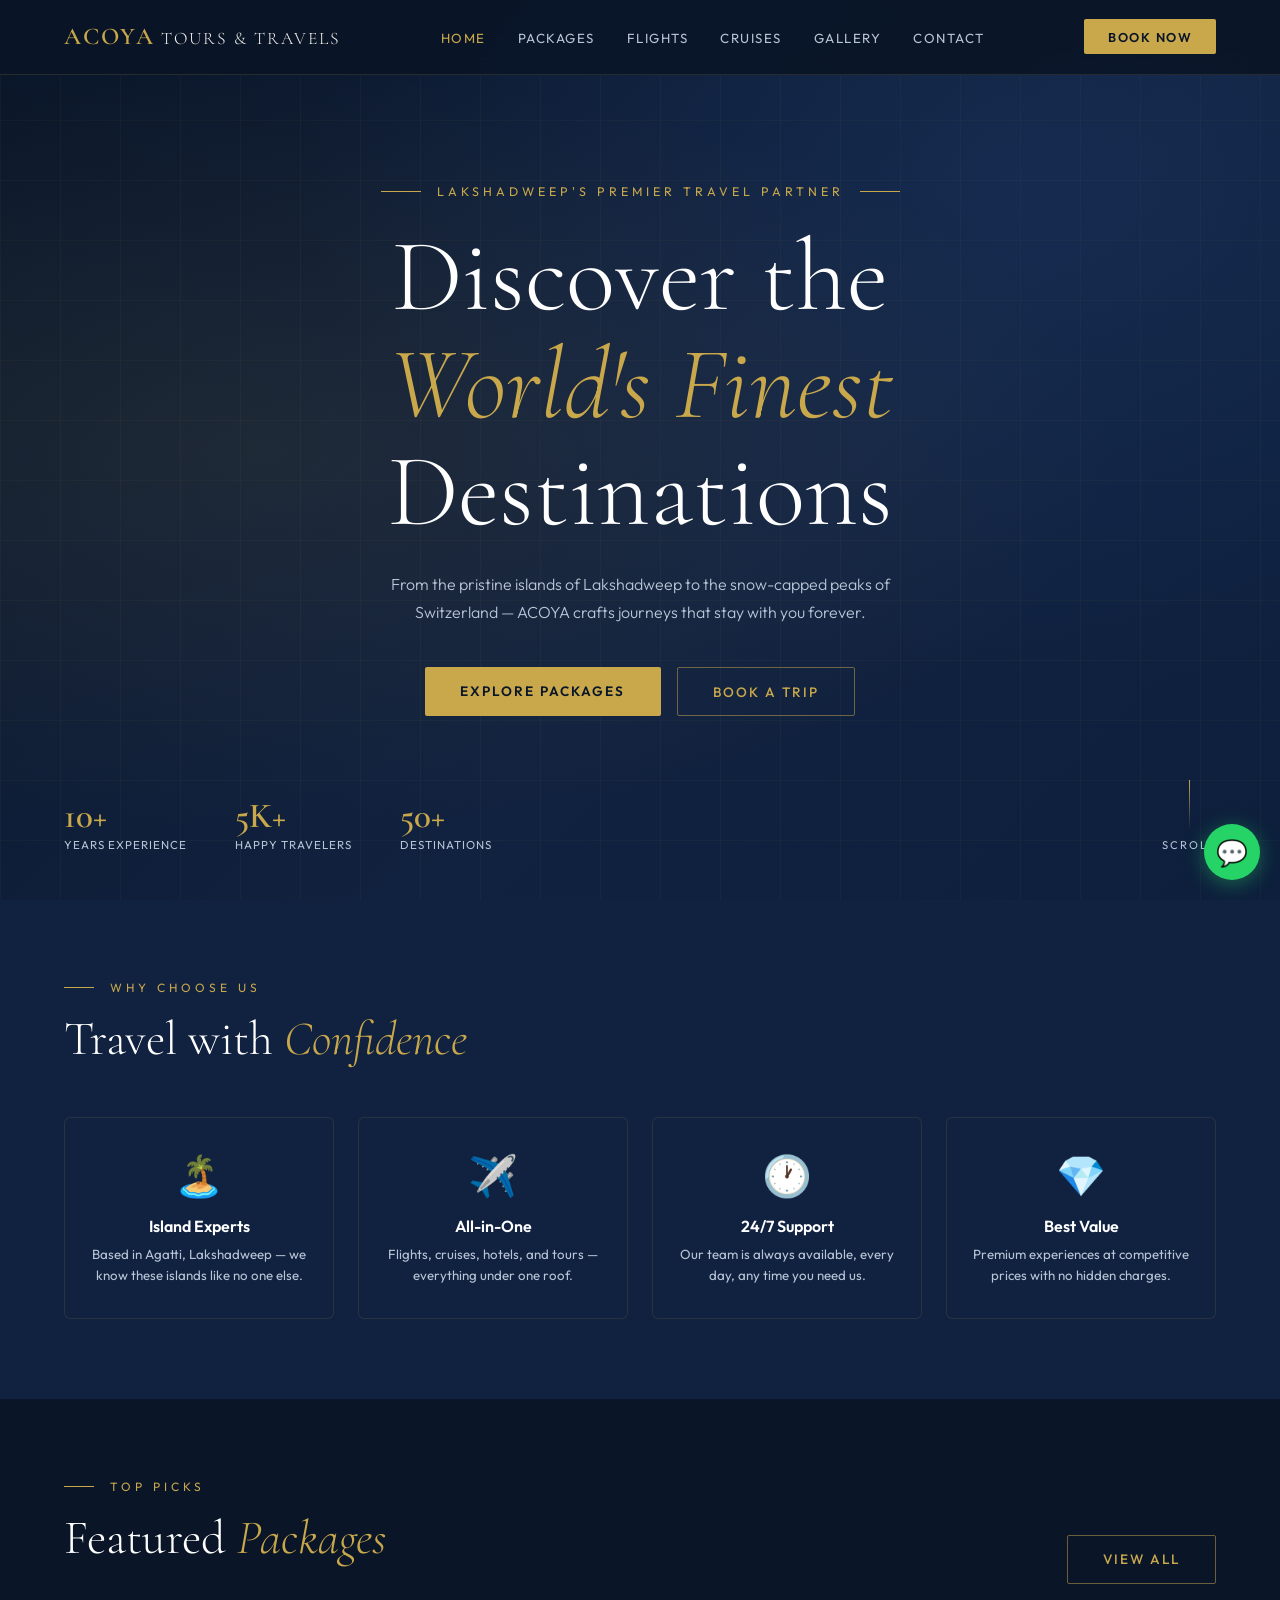
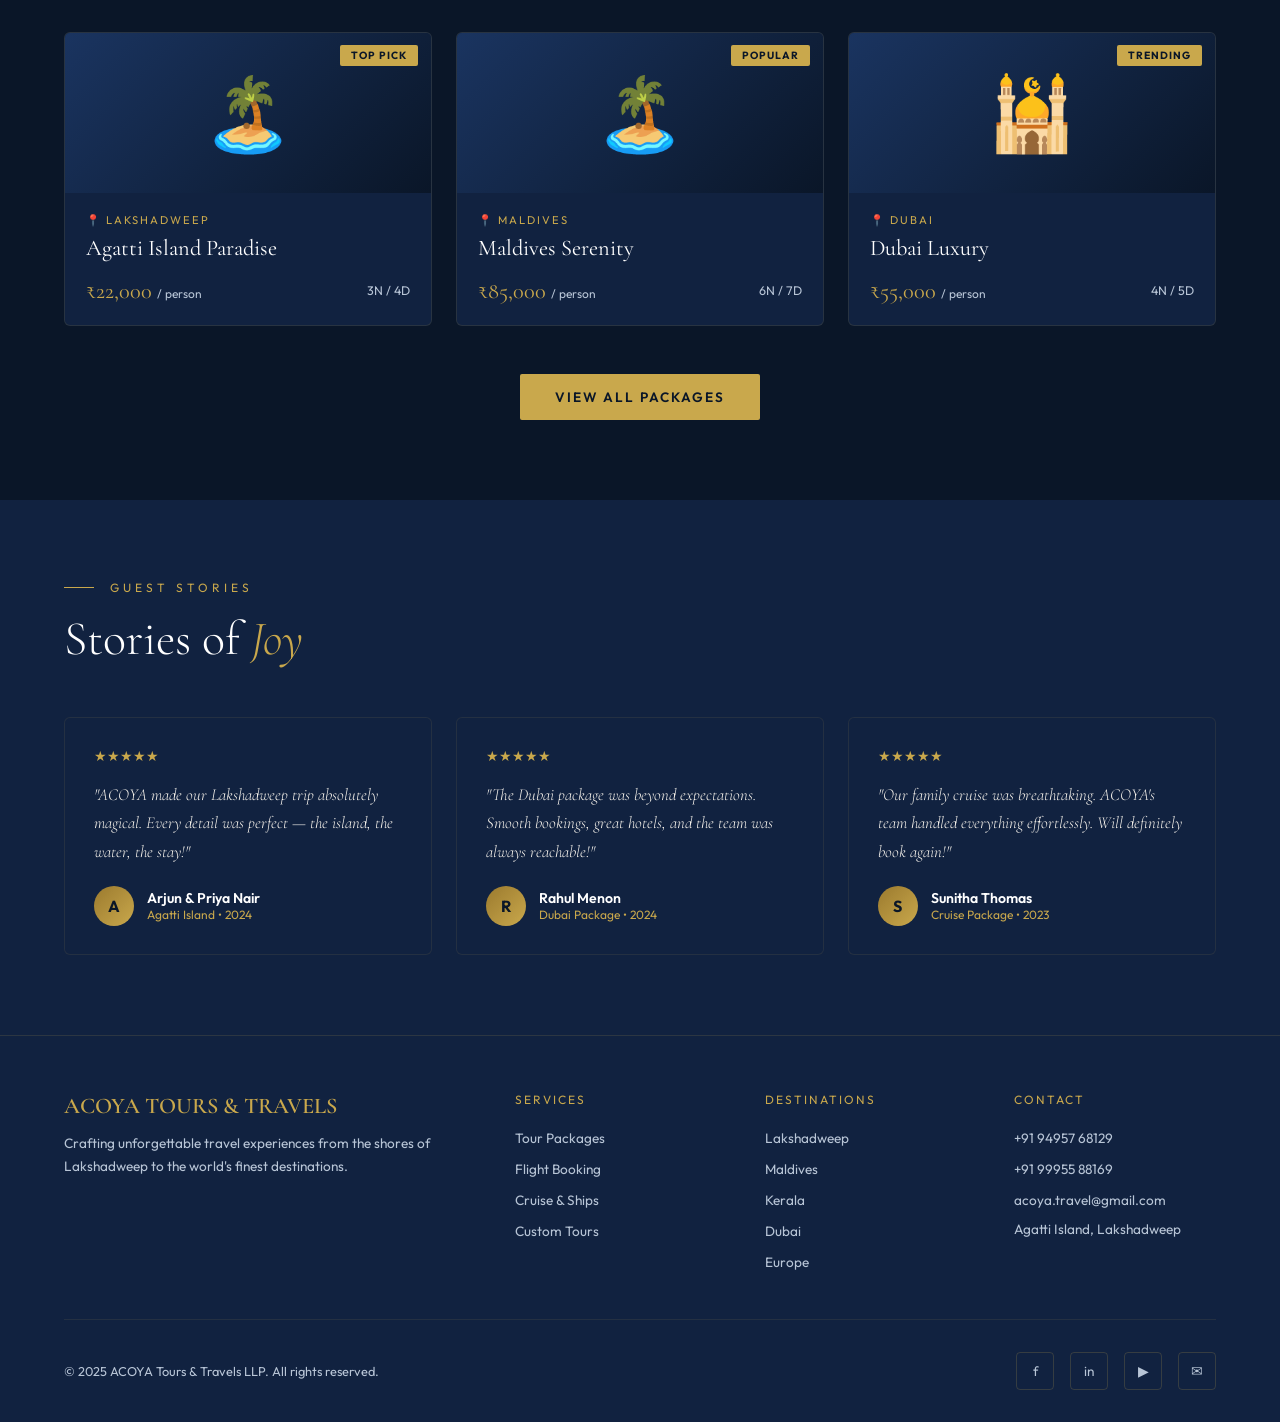
==== index.html @ 397afa3e "ACOYA website" ====
<!DOCTYPE html>
<html lang="en">
<head>
<meta charset="UTF-8">
<meta name="viewport" content="width=device-width, initial-scale=1.0">
<title>ACOYA Tours & Travels — Home</title>
<link rel="stylesheet" href="style.css">
<style>
  /* HERO */
  #home {
    height: 100vh; position: relative;
    display: flex; align-items: center; justify-content: center; overflow: hidden;
  }
  .hero-bg {
    position: absolute; inset: 0;
    background: radial-gradient(ellipse at 20% 50%, rgba(201,168,76,0.09) 0%, transparent 60%),
      radial-gradient(ellipse at 80% 20%, rgba(26,52,96,0.5) 0%, transparent 50%),
      linear-gradient(135deg, #0A1628 0%, #112240 60%, #0D1F3C 100%);
  }
  .hero-grid {
    position: absolute; inset: 0;
    background-image: linear-gradient(rgba(201,168,76,0.04) 1px, transparent 1px),
      linear-gradient(90deg, rgba(201,168,76,0.04) 1px, transparent 1px);
    background-size: 60px 60px;
  }
  .hero-content {
    position: relative; z-index: 2; text-align: center; padding: 0 5%;
    animation: fadeUp 1.2s ease forwards;
  }
  .hero-tagline {
    font-size: 0.78rem; letter-spacing: 4px; text-transform: uppercase;
    color: var(--gold); margin-bottom: 1.5rem;
    display: flex; align-items: center; justify-content: center; gap: 1rem;
  }
  .hero-tagline::before, .hero-tagline::after { content: ''; width: 40px; height: 1px; background: var(--gold); }
  .hero-title {
    font-family: 'Cormorant Garamond', serif;
    font-size: clamp(3.5rem, 8vw, 7rem);
    font-weight: 300; line-height: 1.05; color: var(--white); margin-bottom: 0.5rem;
  }
  .hero-title em { color: var(--gold); font-style: italic; }
  .hero-sub {
    font-size: 1rem; color: var(--text-light);
    max-width: 520px; margin: 1.5rem auto 2.5rem; line-height: 1.8; font-weight: 300;
  }
  .hero-btns { display: flex; gap: 1rem; justify-content: center; flex-wrap: wrap; }
  .hero-stats {
    position: absolute; bottom: 3rem; left: 5%;
    display: flex; gap: 3rem; animation: fadeUp 1.5s ease 0.3s both;
  }
  .stat-num { font-family: 'Cormorant Garamond', serif; font-size: 2.2rem; font-weight: 600; color: var(--gold); }
  .stat-label { font-size: 0.72rem; color: var(--text-light); letter-spacing: 1px; text-transform: uppercase; }
  .scroll-hint {
    position: absolute; bottom: 3rem; right: 5%;
    display: flex; flex-direction: column; align-items: center; gap: 0.5rem;
    color: var(--text-light); font-size: 0.7rem; letter-spacing: 2px; text-transform: uppercase;
  }
  .scroll-line { width: 1px; height: 50px; background: linear-gradient(to bottom, var(--gold), transparent); animation: pulse 2s ease infinite; }
  @keyframes pulse { 0%,100%{opacity:1} 50%{opacity:0.3} }

  /* WHY US */
  .why-grid { display: grid; grid-template-columns: repeat(4,1fr); gap: 1.5rem; max-width: 1200px; margin: 3rem auto 0; }
  .why-card {
    padding: 2rem 1.5rem; background: var(--navy-mid);
    border: 1px solid rgba(201,168,76,0.12); border-radius: 6px;
    transition: border-color 0.3s, transform 0.3s; text-align: center;
  }
  .why-card:hover { border-color: var(--gold); transform: translateY(-6px); }
  .why-icon { font-size: 2.5rem; margin-bottom: 1rem; }
  .why-title { font-size: 1rem; font-weight: 600; color: var(--white); margin-bottom: 0.5rem; }
  .why-desc { font-size: 0.83rem; color: var(--text-light); line-height: 1.6; }

  /* FEATURED PACKAGES PREVIEW */
  .featured-grid { display: grid; grid-template-columns: repeat(3,1fr); gap: 1.5rem; max-width: 1200px; margin: 3rem auto 0; }
  .feat-pkg {
    background: var(--navy-mid); border: 1px solid rgba(201,168,76,0.12);
    border-radius: 6px; overflow: hidden; transition: all 0.4s; cursor: pointer;
  }
  .feat-pkg:hover { transform: translateY(-8px); border-color: var(--gold); }
  .feat-img {
    height: 160px; background: linear-gradient(135deg, var(--navy-light), var(--navy));
    display: flex; align-items: center; justify-content: center; font-size: 4.5rem;
    position: relative;
  }
  .feat-badge {
    position: absolute; top: 0.8rem; right: 0.8rem;
    background: var(--gold); color: var(--navy);
    font-size: 0.65rem; font-weight: 700; letter-spacing: 1px;
    padding: 0.25rem 0.7rem; border-radius: 2px; text-transform: uppercase;
  }
  .feat-body { padding: 1.3rem; }
  .feat-loc { font-size: 0.7rem; color: var(--gold); letter-spacing: 2px; text-transform: uppercase; margin-bottom: 0.4rem; }
  .feat-name { font-family: 'Cormorant Garamond', serif; font-size: 1.4rem; color: var(--white); margin-bottom: 0.4rem; }
  .feat-foot { display: flex; justify-content: space-between; align-items: center; margin-top: 1rem; }
  .feat-price { font-family: 'Cormorant Garamond', serif; font-size: 1.4rem; color: var(--gold); }
  .feat-price span { font-size: 0.75rem; color: var(--text-light); font-family: 'Outfit',sans-serif; }
  .view-all-wrap { text-align: center; margin-top: 3rem; }

  /* TESTIMONIALS STRIP */
  .testi-strip { display: grid; grid-template-columns: repeat(3,1fr); gap: 1.5rem; max-width: 1200px; margin: 3rem auto 0; }
  .testi-card {
    background: var(--navy-mid); border: 1px solid rgba(201,168,76,0.1);
    border-radius: 6px; padding: 1.8rem; transition: border-color 0.3s;
  }
  .testi-card:hover { border-color: rgba(201,168,76,0.35); }
  .testi-stars { color: var(--gold); font-size: 0.85rem; margin-bottom: 1rem; }
  .testi-text { font-family: 'Cormorant Garamond',serif; font-size: 1.05rem; font-weight: 300; font-style: italic; color: var(--cream); line-height: 1.7; margin-bottom: 1.2rem; }
  .testi-author { display: flex; align-items: center; gap: 0.8rem; }
  .testi-avatar { width: 40px; height: 40px; border-radius: 50%; background: linear-gradient(135deg, var(--gold-dark), var(--gold)); display: flex; align-items: center; justify-content: center; font-weight: 700; color: var(--navy); flex-shrink: 0; }
  .testi-name { font-size: 0.88rem; font-weight: 600; color: var(--white); }
  .testi-place { font-size: 0.75rem; color: var(--gold); }

  @media(max-width:1024px){
    .why-grid { grid-template-columns: repeat(2,1fr); }
    .featured-grid, .testi-strip { grid-template-columns: repeat(2,1fr); }
  }
  @media(max-width:600px){
    .why-grid, .featured-grid, .testi-strip { grid-template-columns: 1fr; }
    .hero-stats { position: static; flex-wrap: wrap; justify-content: center; margin-top: 2rem; }
    .scroll-hint { display: none; }
  }
</style>
</head>
<body>
<div id="nav-placeholder"></div>

<!-- HERO -->
<section id="home">
  <div class="hero-bg"></div>
  <div class="hero-grid"></div>
  <div class="hero-content">
    <div class="hero-tagline">Lakshadweep's Premier Travel Partner</div>
    <h1 class="hero-title">
      Discover the<br>
      <em>World's Finest</em><br>
      Destinations
    </h1>
    <p class="hero-sub">From the pristine islands of Lakshadweep to the snow-capped peaks of Switzerland — ACOYA crafts journeys that stay with you forever.</p>
    <div class="hero-btns">
      <a href="packages.html" class="btn-primary">Explore Packages</a>
      <a href="contact.html" class="btn-outline">Book a Trip</a>
    </div>
  </div>
  <div class="hero-stats">
    <div class="stat"><div class="stat-num">10+</div><div class="stat-label">Years Experience</div></div>
    <div class="stat"><div class="stat-num">5K+</div><div class="stat-label">Happy Travelers</div></div>
    <div class="stat"><div class="stat-num">50+</div><div class="stat-label">Destinations</div></div>
  </div>
  <div class="scroll-hint"><div class="scroll-line"></div>Scroll</div>
</section>

<!-- WHY US -->
<section style="background:var(--navy-mid);">
  <div style="max-width:1200px;margin:0 auto;">
    <div class="section-tag">Why Choose Us</div>
    <h2 class="section-title">Travel with <em>Confidence</em></h2>
  </div>
  <div class="why-grid">
    <div class="why-card reveal">
      <div class="why-icon">🏝️</div>
      <div class="why-title">Island Experts</div>
      <div class="why-desc">Based in Agatti, Lakshadweep — we know these islands like no one else.</div>
    </div>
    <div class="why-card reveal">
      <div class="why-icon">✈️</div>
      <div class="why-title">All-in-One</div>
      <div class="why-desc">Flights, cruises, hotels, and tours — everything under one roof.</div>
    </div>
    <div class="why-card reveal">
      <div class="why-icon">🕐</div>
      <div class="why-title">24/7 Support</div>
      <div class="why-desc">Our team is always available, every day, any time you need us.</div>
    </div>
    <div class="why-card reveal">
      <div class="why-icon">💎</div>
      <div class="why-title">Best Value</div>
      <div class="why-desc">Premium experiences at competitive prices with no hidden charges.</div>
    </div>
  </div>
</section>

<!-- FEATURED PACKAGES -->
<section style="background:var(--navy);">
  <div style="max-width:1200px;margin:0 auto;display:flex;justify-content:space-between;align-items:flex-end;flex-wrap:wrap;gap:1rem;">
    <div>
      <div class="section-tag">Top Picks</div>
      <h2 class="section-title">Featured <em>Packages</em></h2>
    </div>
    <a href="packages.html" class="btn-outline">View All</a>
  </div>
  <div class="featured-grid">
    <div class="feat-pkg reveal" onclick="location.href='packages.html'">
      <div class="feat-img">🏝️<div class="feat-badge">Top Pick</div></div>
      <div class="feat-body">
        <div class="feat-loc">📍 Lakshadweep</div>
        <div class="feat-name">Agatti Island Paradise</div>
        <div class="feat-foot">
          <div class="feat-price">₹22,000 <span>/ person</span></div>
          <span style="font-size:0.78rem;color:var(--text-light);">3N / 4D</span>
        </div>
      </div>
    </div>
    <div class="feat-pkg reveal" onclick="location.href='packages.html'">
      <div class="feat-img">🏝️<div class="feat-badge">Popular</div></div>
      <div class="feat-body">
        <div class="feat-loc">📍 Maldives</div>
        <div class="feat-name">Maldives Serenity</div>
        <div class="feat-foot">
          <div class="feat-price">₹85,000 <span>/ person</span></div>
          <span style="font-size:0.78rem;color:var(--text-light);">6N / 7D</span>
        </div>
      </div>
    </div>
    <div class="feat-pkg reveal" onclick="location.href='packages.html'">
      <div class="feat-img">🕌<div class="feat-badge">Trending</div></div>
      <div class="feat-body">
        <div class="feat-loc">📍 Dubai</div>
        <div class="feat-name">Dubai Luxury</div>
        <div class="feat-foot">
          <div class="feat-price">₹55,000 <span>/ person</span></div>
          <span style="font-size:0.78rem;color:var(--text-light);">4N / 5D</span>
        </div>
      </div>
    </div>
  </div>
  <div class="view-all-wrap"><a href="packages.html" class="btn-primary">View All Packages</a></div>
</section>

<!-- TESTIMONIALS -->
<section style="background:var(--navy-mid);">
  <div style="max-width:1200px;margin:0 auto;">
    <div class="section-tag">Guest Stories</div>
    <h2 class="section-title">Stories of <em>Joy</em></h2>
  </div>
  <div class="testi-strip">
    <div class="testi-card reveal">
      <div class="testi-stars">★★★★★</div>
      <div class="testi-text">"ACOYA made our Lakshadweep trip absolutely magical. Every detail was perfect — the island, the water, the stay!"</div>
      <div class="testi-author">
        <div class="testi-avatar">A</div>
        <div><div class="testi-name">Arjun & Priya Nair</div><div class="testi-place">Agatti Island • 2024</div></div>
      </div>
    </div>
    <div class="testi-card reveal">
      <div class="testi-stars">★★★★★</div>
      <div class="testi-text">"The Dubai package was beyond expectations. Smooth bookings, great hotels, and the team was always reachable!"</div>
      <div class="testi-author">
        <div class="testi-avatar">R</div>
        <div><div class="testi-name">Rahul Menon</div><div class="testi-place">Dubai Package • 2024</div></div>
      </div>
    </div>
    <div class="testi-card reveal">
      <div class="testi-stars">★★★★★</div>
      <div class="testi-text">"Our family cruise was breathtaking. ACOYA's team handled everything effortlessly. Will definitely book again!"</div>
      <div class="testi-author">
        <div class="testi-avatar">S</div>
        <div><div class="testi-name">Sunitha Thomas</div><div class="testi-place">Cruise Package • 2023</div></div>
      </div>
    </div>
  </div>
</section>

<div id="footer-placeholder"></div>
<script src="shared.js"></script>
<script>
  renderNav('Home');
  renderFooter();
  initReveal();
</script>
<a href="https://wa.me/919495768129" target="_blank" style="position:fixed;bottom:20px;right:20px;z-index:9999;background:#25D366;color:white;width:56px;height:56px;border-radius:50%;display:flex;align-items:center;justify-content:center;font-size:1.6rem;box-shadow:0 4px 20px rgba(37,211,102,0.4);text-decoration:none;" title="Chat on WhatsApp">💬</a>
</body>
</html>
---- style.css ----
@import url('https://fonts.googleapis.com/css2?family=Cormorant+Garamond:ital,wght@0,300;0,400;0,600;1,300;1,400&family=Outfit:wght@300;400;500;600&display=swap');

:root {
  --gold: #C9A84C;
  --gold-light: #E8C97A;
  --gold-dark: #9B7A2E;
  --navy: #0A1628;
  --navy-mid: #112240;
  --navy-light: #1A3460;
  --cream: #F8F4ED;
  --cream-dark: #EDE5D5;
  --white: #FFFFFF;
  --text-light: #B8C5D6;
}

* { margin: 0; padding: 0; box-sizing: border-box; }
html { scroll-behavior: smooth; }
body { font-family: 'Outfit', sans-serif; background: var(--navy); color: var(--cream); overflow-x: hidden; }

/* NAV */
nav {
  position: fixed; top: 0; width: 100%; z-index: 1000;
  padding: 1.2rem 5%;
  display: flex; align-items: center; justify-content: space-between;
  background: rgba(10,22,40,0.95);
  backdrop-filter: blur(16px);
  border-bottom: 1px solid rgba(201,168,76,0.15);
}
.nav-logo {
  font-family: 'Cormorant Garamond', serif;
  font-size: 1.5rem; font-weight: 600;
  color: var(--gold); letter-spacing: 2px; text-decoration: none;
}
.nav-logo span { color: var(--cream); font-weight: 300; font-size: 1.1rem; }
.nav-links { display: flex; gap: 2rem; list-style: none; }
.nav-links a {
  color: var(--text-light); text-decoration: none;
  font-size: 0.83rem; font-weight: 400; letter-spacing: 1.5px;
  text-transform: uppercase; transition: color 0.3s;
}
.nav-links a:hover, .nav-links a.active { color: var(--gold); }
.nav-cta {
  background: var(--gold); color: var(--navy);
  padding: 0.6rem 1.5rem; border-radius: 2px;
  font-size: 0.8rem; font-weight: 600; letter-spacing: 1.5px;
  text-transform: uppercase; text-decoration: none; transition: background 0.3s;
}
.nav-cta:hover { background: var(--gold-light); }
.hamburger { display: none; flex-direction: column; gap: 5px; cursor: pointer; }
.hamburger span { width: 24px; height: 2px; background: var(--gold); display: block; transition: all 0.3s; }
.mobile-menu {
  display: none; position: fixed; top: 68px; left: 0; right: 0;
  background: rgba(10,22,40,0.98); backdrop-filter: blur(20px);
  padding: 2rem 5%; flex-direction: column; gap: 1.5rem; z-index: 999;
  border-bottom: 1px solid rgba(201,168,76,0.15);
}
.mobile-menu.open { display: flex; }
.mobile-menu a {
  color: var(--cream); text-decoration: none; font-size: 1rem;
  font-weight: 400; letter-spacing: 1px; text-transform: uppercase;
  transition: color 0.3s; padding-bottom: 0.5rem;
  border-bottom: 1px solid rgba(201,168,76,0.1);
}
.mobile-menu a:hover { color: var(--gold); }

/* PAGE HERO (non-home pages) */
.page-hero {
  padding: 8rem 5% 4rem;
  background: linear-gradient(135deg, var(--navy) 0%, var(--navy-mid) 100%);
  position: relative; overflow: hidden;
}
.page-hero::before {
  content: ''; position: absolute; inset: 0;
  background-image: linear-gradient(rgba(201,168,76,0.04) 1px, transparent 1px),
    linear-gradient(90deg, rgba(201,168,76,0.04) 1px, transparent 1px);
  background-size: 60px 60px;
}
.page-hero-content { position: relative; z-index: 2; max-width: 700px; }
.page-tag {
  font-size: 0.75rem; letter-spacing: 4px; text-transform: uppercase;
  color: var(--gold); margin-bottom: 1rem;
  display: flex; align-items: center; gap: 1rem;
}
.page-tag::before { content: ''; width: 30px; height: 1px; background: var(--gold); }
.page-title {
  font-family: 'Cormorant Garamond', serif;
  font-size: clamp(2.5rem, 5vw, 4rem);
  font-weight: 300; line-height: 1.1; color: var(--white);
}
.page-title em { color: var(--gold); font-style: italic; }
.page-desc { color: var(--text-light); font-size: 1rem; line-height: 1.8; margin-top: 1rem; font-weight: 300; }

/* SECTION COMMON */
section { padding: 5rem 5%; }
.section-tag {
  font-size: 0.75rem; letter-spacing: 4px; text-transform: uppercase;
  color: var(--gold); margin-bottom: 1rem;
  display: flex; align-items: center; gap: 1rem;
}
.section-tag::before { content: ''; width: 30px; height: 1px; background: var(--gold); }
.section-title {
  font-family: 'Cormorant Garamond', serif;
  font-size: clamp(2rem, 4vw, 3rem); font-weight: 300; line-height: 1.2;
  color: var(--white); margin-bottom: 1rem;
}
.section-title em { color: var(--gold); font-style: italic; }
.section-desc { color: var(--text-light); font-size: 1rem; line-height: 1.8; max-width: 600px; font-weight: 300; }
.gold-divider { width: 60px; height: 2px; background: var(--gold); margin: 1.2rem 0; }

/* BUTTONS */
.btn-primary {
  background: var(--gold); color: var(--navy);
  padding: 0.9rem 2.2rem; border-radius: 2px;
  font-size: 0.85rem; font-weight: 600; letter-spacing: 2px;
  text-transform: uppercase; text-decoration: none; display: inline-block;
  transition: all 0.3s; border: none; cursor: pointer; font-family: 'Outfit', sans-serif;
}
.btn-primary:hover { background: var(--gold-light); transform: translateY(-2px); }
.btn-outline {
  border: 1px solid rgba(201,168,76,0.5); color: var(--gold);
  padding: 0.9rem 2.2rem; border-radius: 2px;
  font-size: 0.85rem; font-weight: 500; letter-spacing: 2px;
  text-transform: uppercase; text-decoration: none; display: inline-block;
  transition: all 0.3s; background: transparent; cursor: pointer; font-family: 'Outfit', sans-serif;
}
.btn-outline:hover { border-color: var(--gold); background: rgba(201,168,76,0.08); }

/* FORMS */
.form-grid { display: grid; grid-template-columns: 1fr 1fr; gap: 1.5rem; }
.form-group { display: flex; flex-direction: column; gap: 0.5rem; }
.form-group.full { grid-column: 1 / -1; }
label { font-size: 0.78rem; color: var(--gold); letter-spacing: 1.5px; text-transform: uppercase; font-weight: 500; }
input, select, textarea {
  background: rgba(255,255,255,0.04); border: 1px solid rgba(201,168,76,0.2);
  color: var(--cream); padding: 0.9rem 1.1rem; border-radius: 4px;
  font-family: 'Outfit', sans-serif; font-size: 0.9rem;
  transition: border-color 0.3s; outline: none; width: 100%;
}
input:focus, select:focus, textarea:focus { border-color: var(--gold); }
select option { background: var(--navy-mid); }
textarea { resize: vertical; min-height: 120px; }
.submit-btn {
  grid-column: 1 / -1; background: var(--gold); color: var(--navy);
  padding: 1rem 2rem; border: none; border-radius: 4px;
  font-family: 'Outfit', sans-serif; font-size: 0.9rem;
  font-weight: 600; letter-spacing: 2px; text-transform: uppercase;
  cursor: pointer; transition: all 0.3s; width: 100%;
}
.submit-btn:hover { background: var(--gold-light); transform: translateY(-2px); }

/* FOOTER */
footer {
  background: var(--navy-mid); border-top: 1px solid rgba(201,168,76,0.15);
  padding: 3.5rem 5% 2rem;
}
.footer-grid { display: grid; grid-template-columns: 2fr 1fr 1fr 1fr; gap: 3rem; max-width: 1200px; margin: 0 auto 3rem; }
.footer-brand { font-family: 'Cormorant Garamond', serif; font-size: 1.4rem; font-weight: 600; color: var(--gold); margin-bottom: 0.8rem; }
.footer-desc { font-size: 0.85rem; color: var(--text-light); line-height: 1.7; }
.footer-heading { font-size: 0.75rem; letter-spacing: 2px; text-transform: uppercase; color: var(--gold); margin-bottom: 1.2rem; }
.footer-links { list-style: none; display: flex; flex-direction: column; gap: 0.7rem; }
.footer-links a { font-size: 0.85rem; color: var(--text-light); text-decoration: none; transition: color 0.3s; }
.footer-links a:hover { color: var(--gold); }
.footer-bottom {
  border-top: 1px solid rgba(201,168,76,0.1); padding-top: 2rem;
  max-width: 1200px; margin: 0 auto;
  display: flex; justify-content: space-between; align-items: center; flex-wrap: wrap; gap: 1rem;
}
.footer-copy { font-size: 0.8rem; color: var(--text-light); }
.footer-socials { display: flex; gap: 1rem; }
.social-btn {
  width: 38px; height: 38px; border-radius: 4px;
  border: 1px solid rgba(201,168,76,0.2);
  display: flex; align-items: center; justify-content: center;
  color: var(--text-light); font-size: 0.85rem; text-decoration: none; transition: all 0.3s;
}
.social-btn:hover { border-color: var(--gold); color: var(--gold); }

/* ANIMATIONS */
@keyframes fadeUp { from { opacity: 0; transform: translateY(30px); } to { opacity: 1; transform: translateY(0); } }
@keyframes fadeIn { from { opacity: 0; } to { opacity: 1; } }
.fade-up { animation: fadeUp 0.8s ease forwards; }

/* RESPONSIVE */
@media (max-width: 768px) {
  .nav-links, .nav-cta { display: none; }
  .hamburger { display: flex; }
  .footer-grid { grid-template-columns: 1fr 1fr; }
  .form-grid { grid-template-columns: 1fr; }
  .form-group.full { grid-column: auto; }
  .submit-btn { grid-column: auto; }
}
@media (max-width: 480px) {
  .footer-grid { grid-template-columns: 1fr; }
  .footer-bottom { flex-direction: column; text-align: center; }
}
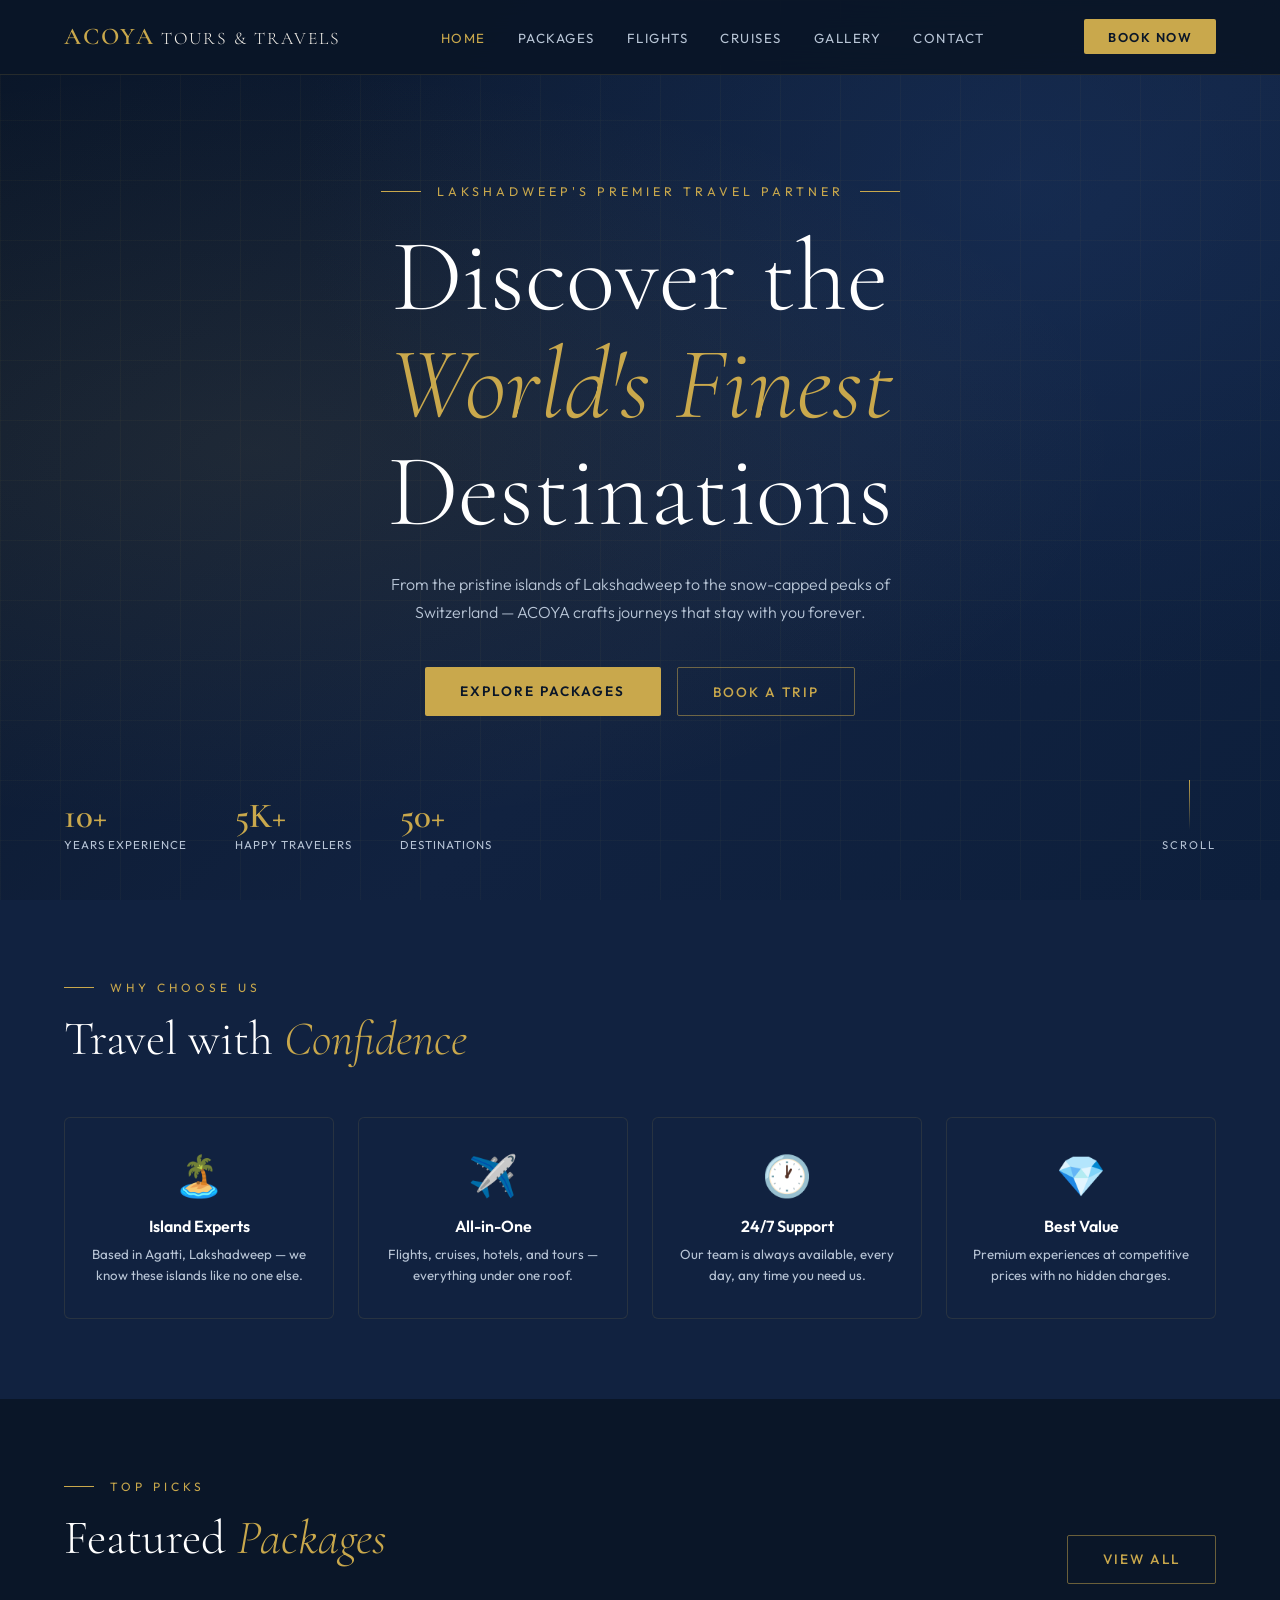
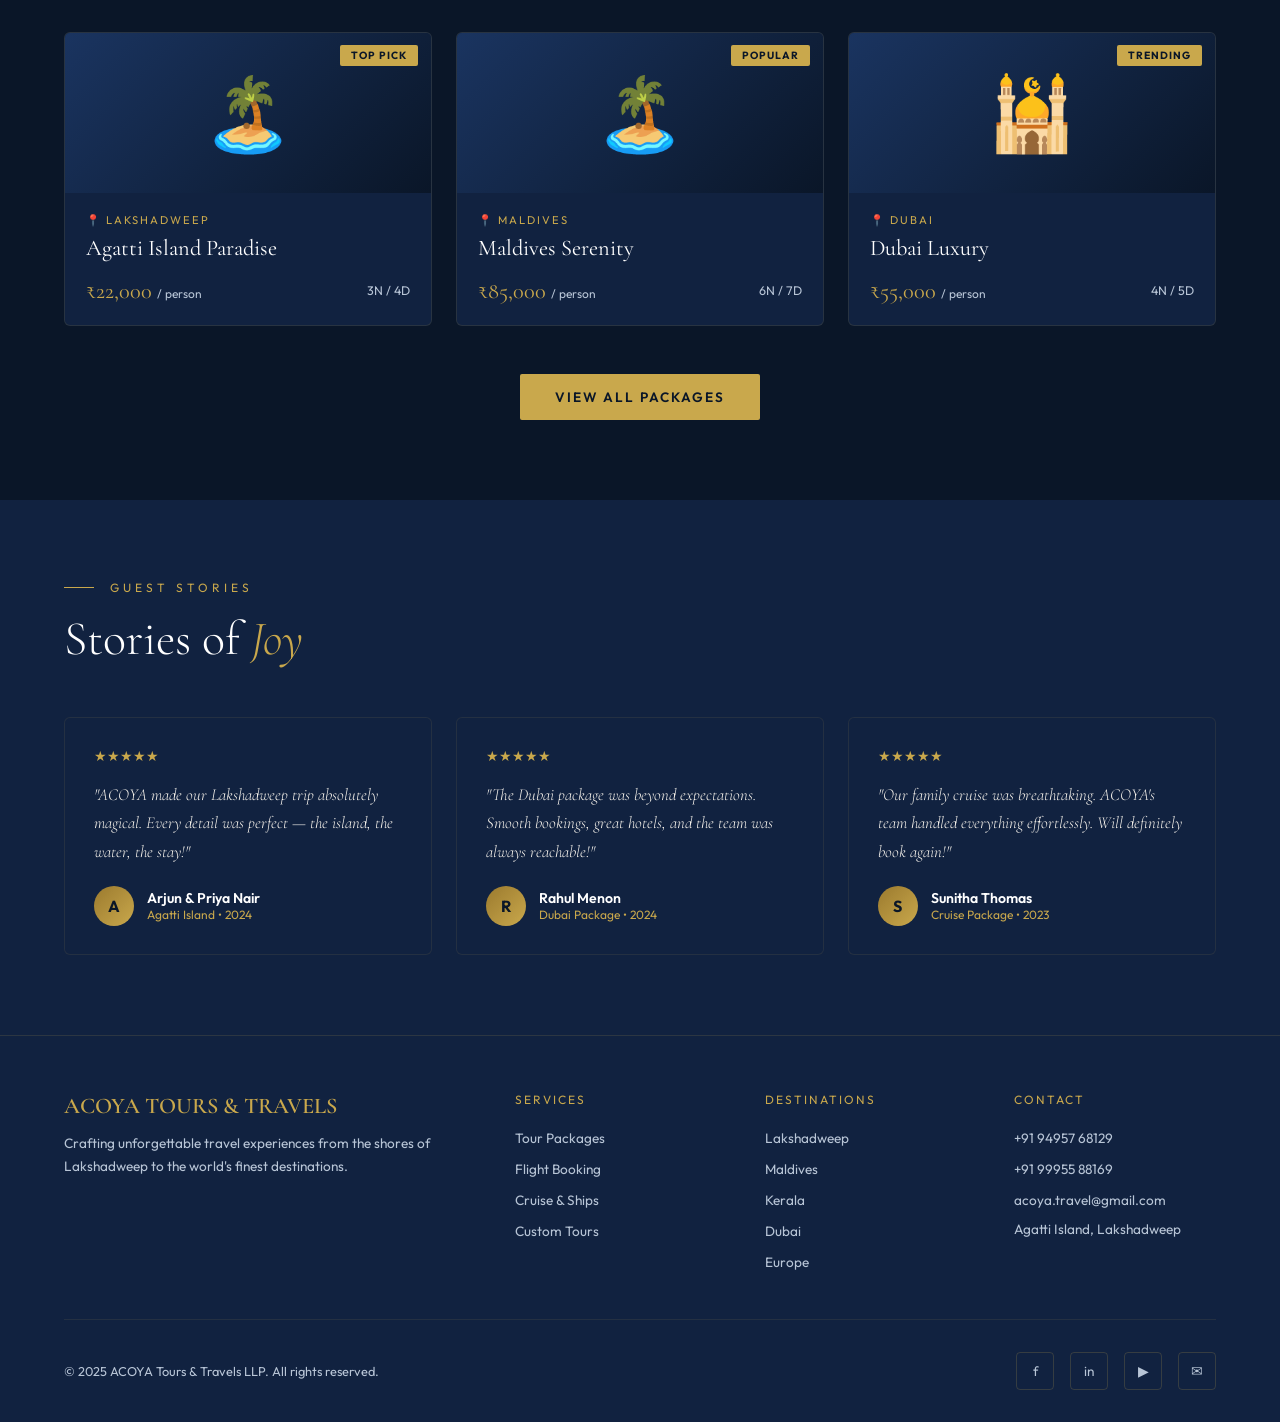
==== commit 68f881f1: "Premium home page" ====
--- a/index.html
+++ b/index.html
@@ -267,6 +267,5 @@
   renderFooter();
   initReveal();
 </script>
-<a href="https://wa.me/919495768129" target="_blank" style="position:fixed;bottom:20px;right:20px;z-index:9999;background:#25D366;color:white;width:56px;height:56px;border-radius:50%;display:flex;align-items:center;justify-content:center;font-size:1.6rem;box-shadow:0 4px 20px rgba(37,211,102,0.4);text-decoration:none;" title="Chat on WhatsApp">💬</a>
 </body>
 </html>
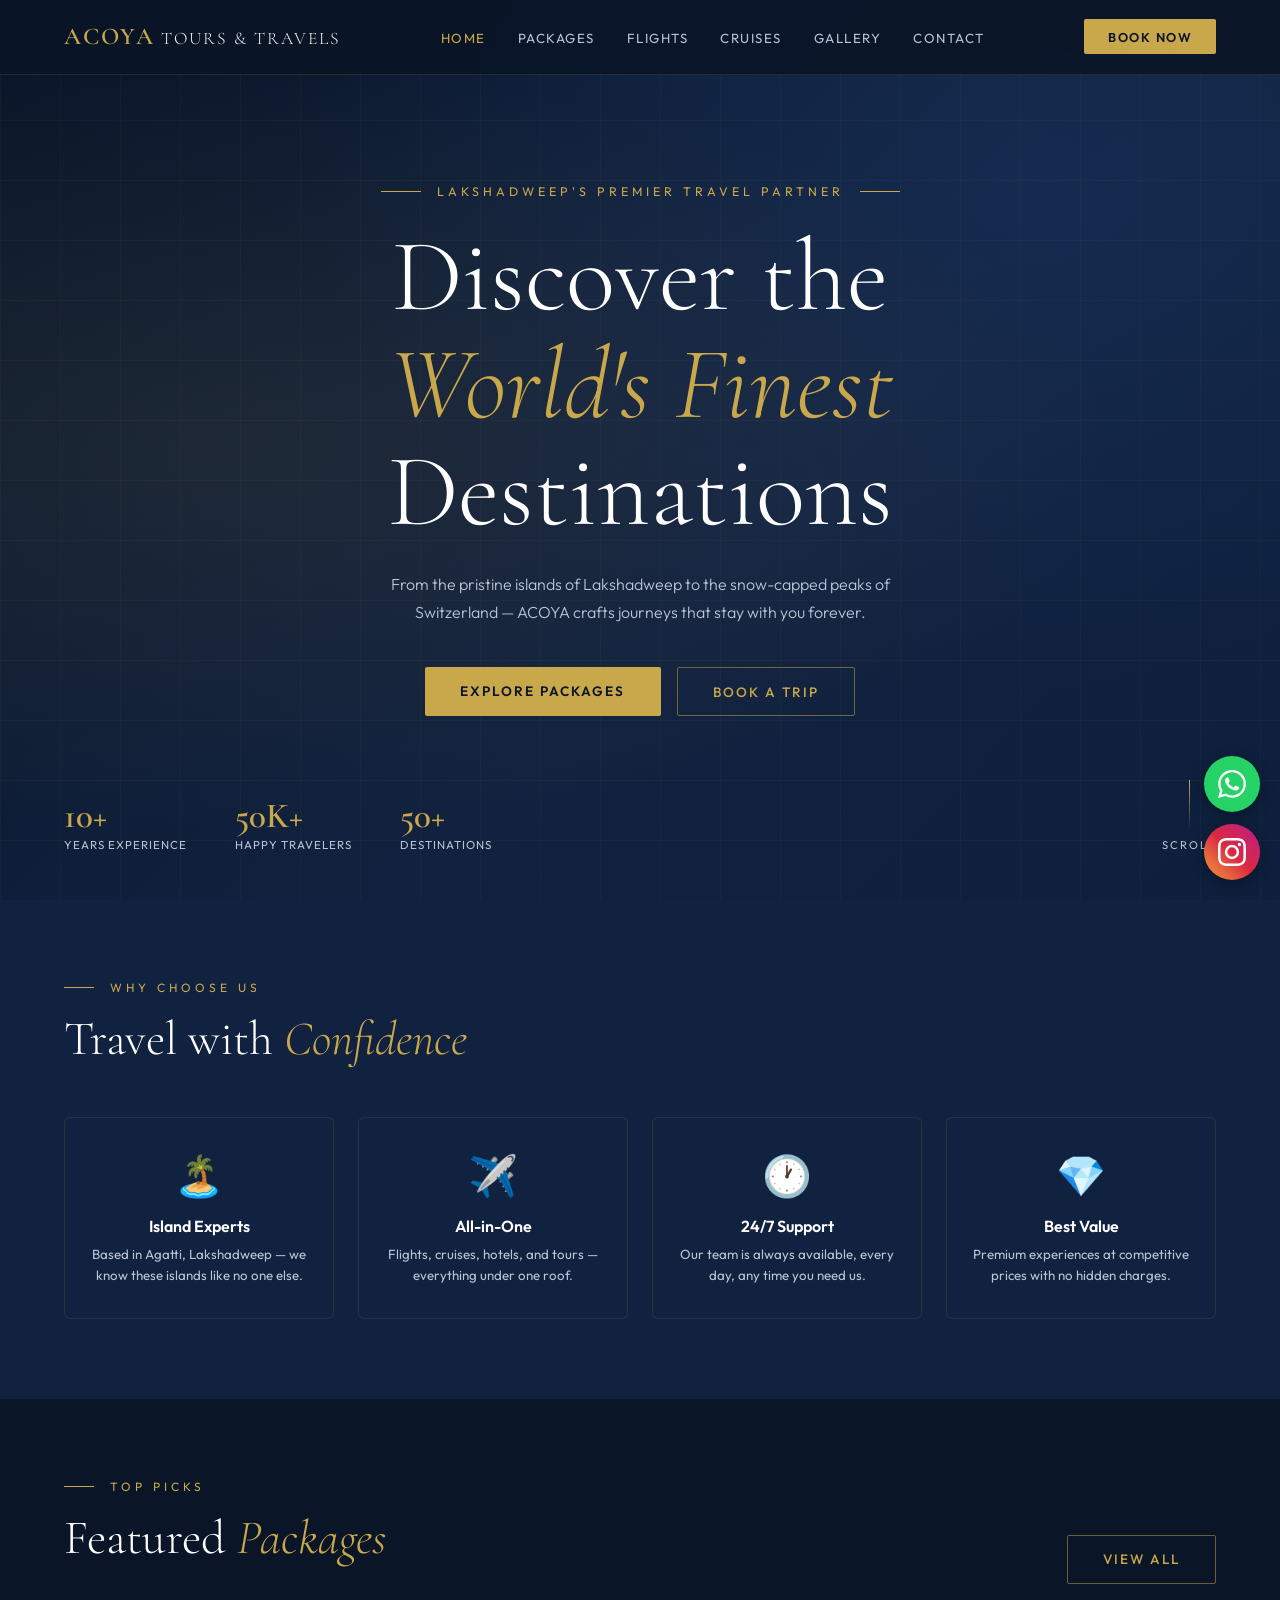
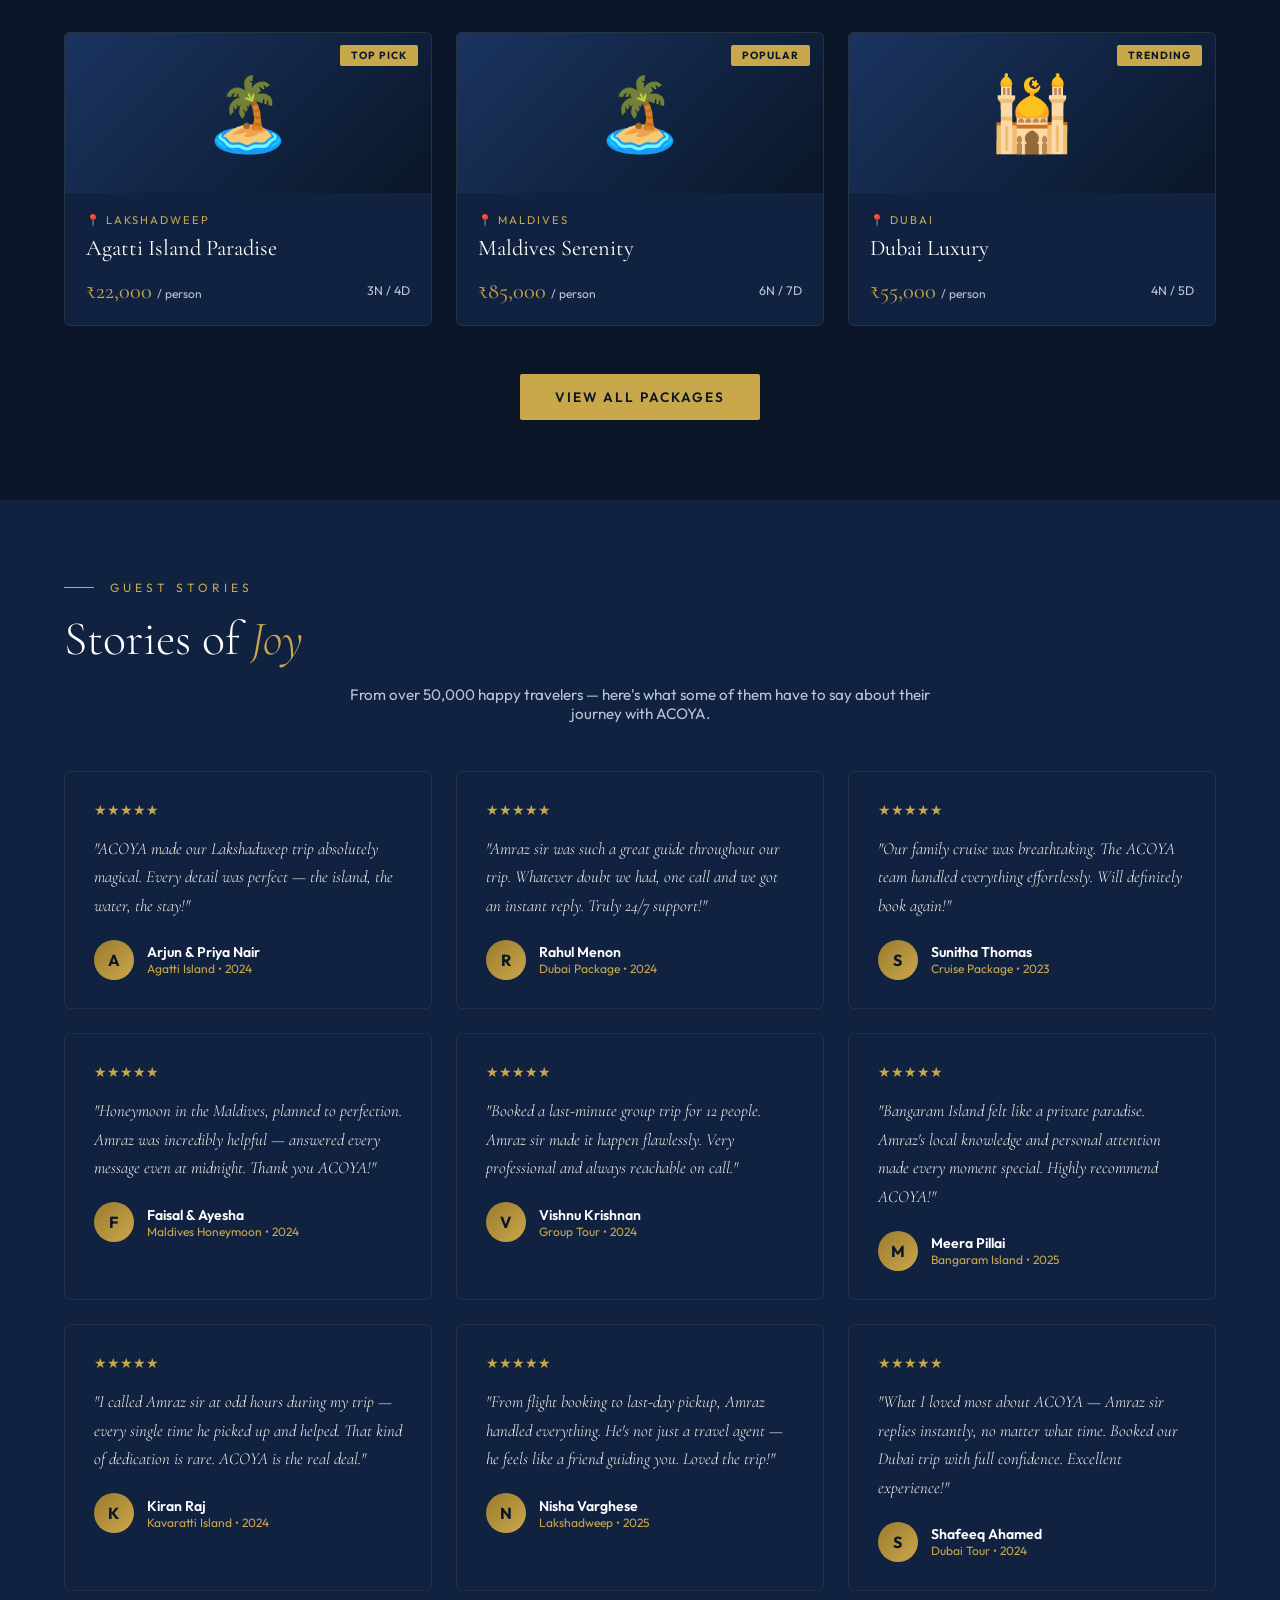
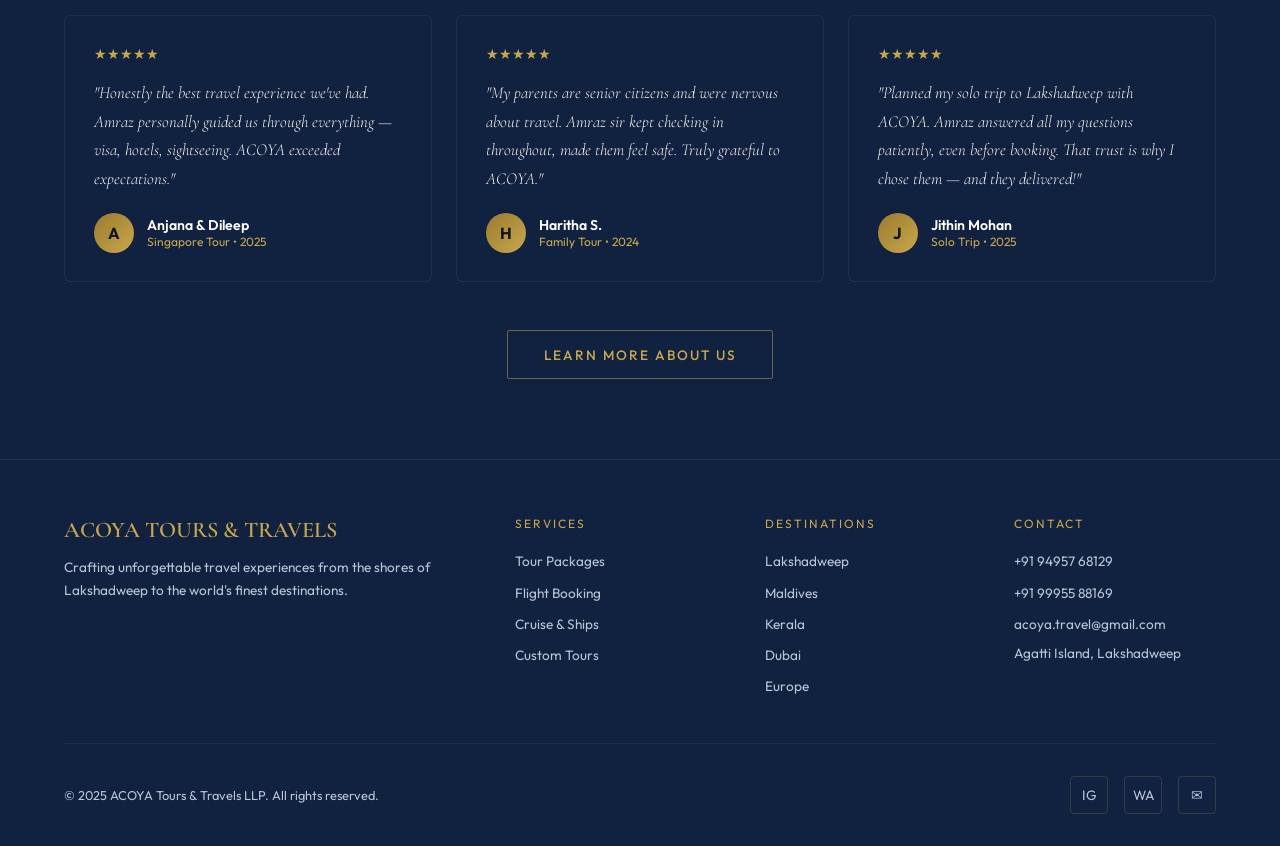
==== commit 7f8deffe: "Add About page with FAQ, expand reviews" ====
--- a/index.html
+++ b/index.html
@@ -143,7 +143,7 @@
   </div>
   <div class="hero-stats">
     <div class="stat"><div class="stat-num">10+</div><div class="stat-label">Years Experience</div></div>
-    <div class="stat"><div class="stat-num">5K+</div><div class="stat-label">Happy Travelers</div></div>
+    <div class="stat"><div class="stat-num">50K+</div><div class="stat-label">Happy Travelers</div></div>
     <div class="stat"><div class="stat-num">50+</div><div class="stat-label">Destinations</div></div>
   </div>
   <div class="scroll-hint"><div class="scroll-line"></div>Scroll</div>
@@ -231,8 +231,10 @@
   <div style="max-width:1200px;margin:0 auto;">
     <div class="section-tag">Guest Stories</div>
     <h2 class="section-title">Stories of <em>Joy</em></h2>
+    <p style="text-align:center;color:var(--text-light);max-width:600px;margin:0.8rem auto 0;font-size:0.95rem;">From over 50,000 happy travelers — here's what some of them have to say about their journey with ACOYA.</p>
   </div>
   <div class="testi-strip">
+
     <div class="testi-card reveal">
       <div class="testi-stars">★★★★★</div>
       <div class="testi-text">"ACOYA made our Lakshadweep trip absolutely magical. Every detail was perfect — the island, the water, the stay!"</div>
@@ -241,22 +243,109 @@
         <div><div class="testi-name">Arjun & Priya Nair</div><div class="testi-place">Agatti Island • 2024</div></div>
       </div>
     </div>
-    <div class="testi-card reveal">
-      <div class="testi-stars">★★★★★</div>
-      <div class="testi-text">"The Dubai package was beyond expectations. Smooth bookings, great hotels, and the team was always reachable!"</div>
+
+    <div class="testi-card reveal">
+      <div class="testi-stars">★★★★★</div>
+      <div class="testi-text">"Amraz sir was such a great guide throughout our trip. Whatever doubt we had, one call and we got an instant reply. Truly 24/7 support!"</div>
       <div class="testi-author">
         <div class="testi-avatar">R</div>
         <div><div class="testi-name">Rahul Menon</div><div class="testi-place">Dubai Package • 2024</div></div>
       </div>
     </div>
-    <div class="testi-card reveal">
-      <div class="testi-stars">★★★★★</div>
-      <div class="testi-text">"Our family cruise was breathtaking. ACOYA's team handled everything effortlessly. Will definitely book again!"</div>
+
+    <div class="testi-card reveal">
+      <div class="testi-stars">★★★★★</div>
+      <div class="testi-text">"Our family cruise was breathtaking. The ACOYA team handled everything effortlessly. Will definitely book again!"</div>
       <div class="testi-author">
         <div class="testi-avatar">S</div>
         <div><div class="testi-name">Sunitha Thomas</div><div class="testi-place">Cruise Package • 2023</div></div>
       </div>
     </div>
+
+    <div class="testi-card reveal">
+      <div class="testi-stars">★★★★★</div>
+      <div class="testi-text">"Honeymoon in the Maldives, planned to perfection. Amraz was incredibly helpful — answered every message even at midnight. Thank you ACOYA!"</div>
+      <div class="testi-author">
+        <div class="testi-avatar">F</div>
+        <div><div class="testi-name">Faisal & Ayesha</div><div class="testi-place">Maldives Honeymoon • 2024</div></div>
+      </div>
+    </div>
+
+    <div class="testi-card reveal">
+      <div class="testi-stars">★★★★★</div>
+      <div class="testi-text">"Booked a last-minute group trip for 12 people. Amraz sir made it happen flawlessly. Very professional and always reachable on call."</div>
+      <div class="testi-author">
+        <div class="testi-avatar">V</div>
+        <div><div class="testi-name">Vishnu Krishnan</div><div class="testi-place">Group Tour • 2024</div></div>
+      </div>
+    </div>
+
+    <div class="testi-card reveal">
+      <div class="testi-stars">★★★★★</div>
+      <div class="testi-text">"Bangaram Island felt like a private paradise. Amraz's local knowledge and personal attention made every moment special. Highly recommend ACOYA!"</div>
+      <div class="testi-author">
+        <div class="testi-avatar">M</div>
+        <div><div class="testi-name">Meera Pillai</div><div class="testi-place">Bangaram Island • 2025</div></div>
+      </div>
+    </div>
+
+    <div class="testi-card reveal">
+      <div class="testi-stars">★★★★★</div>
+      <div class="testi-text">"I called Amraz sir at odd hours during my trip — every single time he picked up and helped. That kind of dedication is rare. ACOYA is the real deal."</div>
+      <div class="testi-author">
+        <div class="testi-avatar">K</div>
+        <div><div class="testi-name">Kiran Raj</div><div class="testi-place">Kavaratti Island • 2024</div></div>
+      </div>
+    </div>
+
+    <div class="testi-card reveal">
+      <div class="testi-stars">★★★★★</div>
+      <div class="testi-text">"From flight booking to last-day pickup, Amraz handled everything. He's not just a travel agent — he feels like a friend guiding you. Loved the trip!"</div>
+      <div class="testi-author">
+        <div class="testi-avatar">N</div>
+        <div><div class="testi-name">Nisha Varghese</div><div class="testi-place">Lakshadweep • 2025</div></div>
+      </div>
+    </div>
+
+    <div class="testi-card reveal">
+      <div class="testi-stars">★★★★★</div>
+      <div class="testi-text">"What I loved most about ACOYA — Amraz sir replies instantly, no matter what time. Booked our Dubai trip with full confidence. Excellent experience!"</div>
+      <div class="testi-author">
+        <div class="testi-avatar">S</div>
+        <div><div class="testi-name">Shafeeq Ahamed</div><div class="testi-place">Dubai Tour • 2024</div></div>
+      </div>
+    </div>
+
+    <div class="testi-card reveal">
+      <div class="testi-stars">★★★★★</div>
+      <div class="testi-text">"Honestly the best travel experience we've had. Amraz personally guided us through everything — visa, hotels, sightseeing. ACOYA exceeded expectations."</div>
+      <div class="testi-author">
+        <div class="testi-avatar">A</div>
+        <div><div class="testi-name">Anjana & Dileep</div><div class="testi-place">Singapore Tour • 2025</div></div>
+      </div>
+    </div>
+
+    <div class="testi-card reveal">
+      <div class="testi-stars">★★★★★</div>
+      <div class="testi-text">"My parents are senior citizens and were nervous about travel. Amraz sir kept checking in throughout, made them feel safe. Truly grateful to ACOYA."</div>
+      <div class="testi-author">
+        <div class="testi-avatar">H</div>
+        <div><div class="testi-name">Haritha S.</div><div class="testi-place">Family Tour • 2024</div></div>
+      </div>
+    </div>
+
+    <div class="testi-card reveal">
+      <div class="testi-stars">★★★★★</div>
+      <div class="testi-text">"Planned my solo trip to Lakshadweep with ACOYA. Amraz answered all my questions patiently, even before booking. That trust is why I chose them — and they delivered!"</div>
+      <div class="testi-author">
+        <div class="testi-avatar">J</div>
+        <div><div class="testi-name">Jithin Mohan</div><div class="testi-place">Solo Trip • 2025</div></div>
+      </div>
+    </div>
+
+  </div>
+  <div class="view-all-wrap">
+    <a href="about.html" class="btn-outline">Learn More About Us</a>
   </div>
 </section>
 
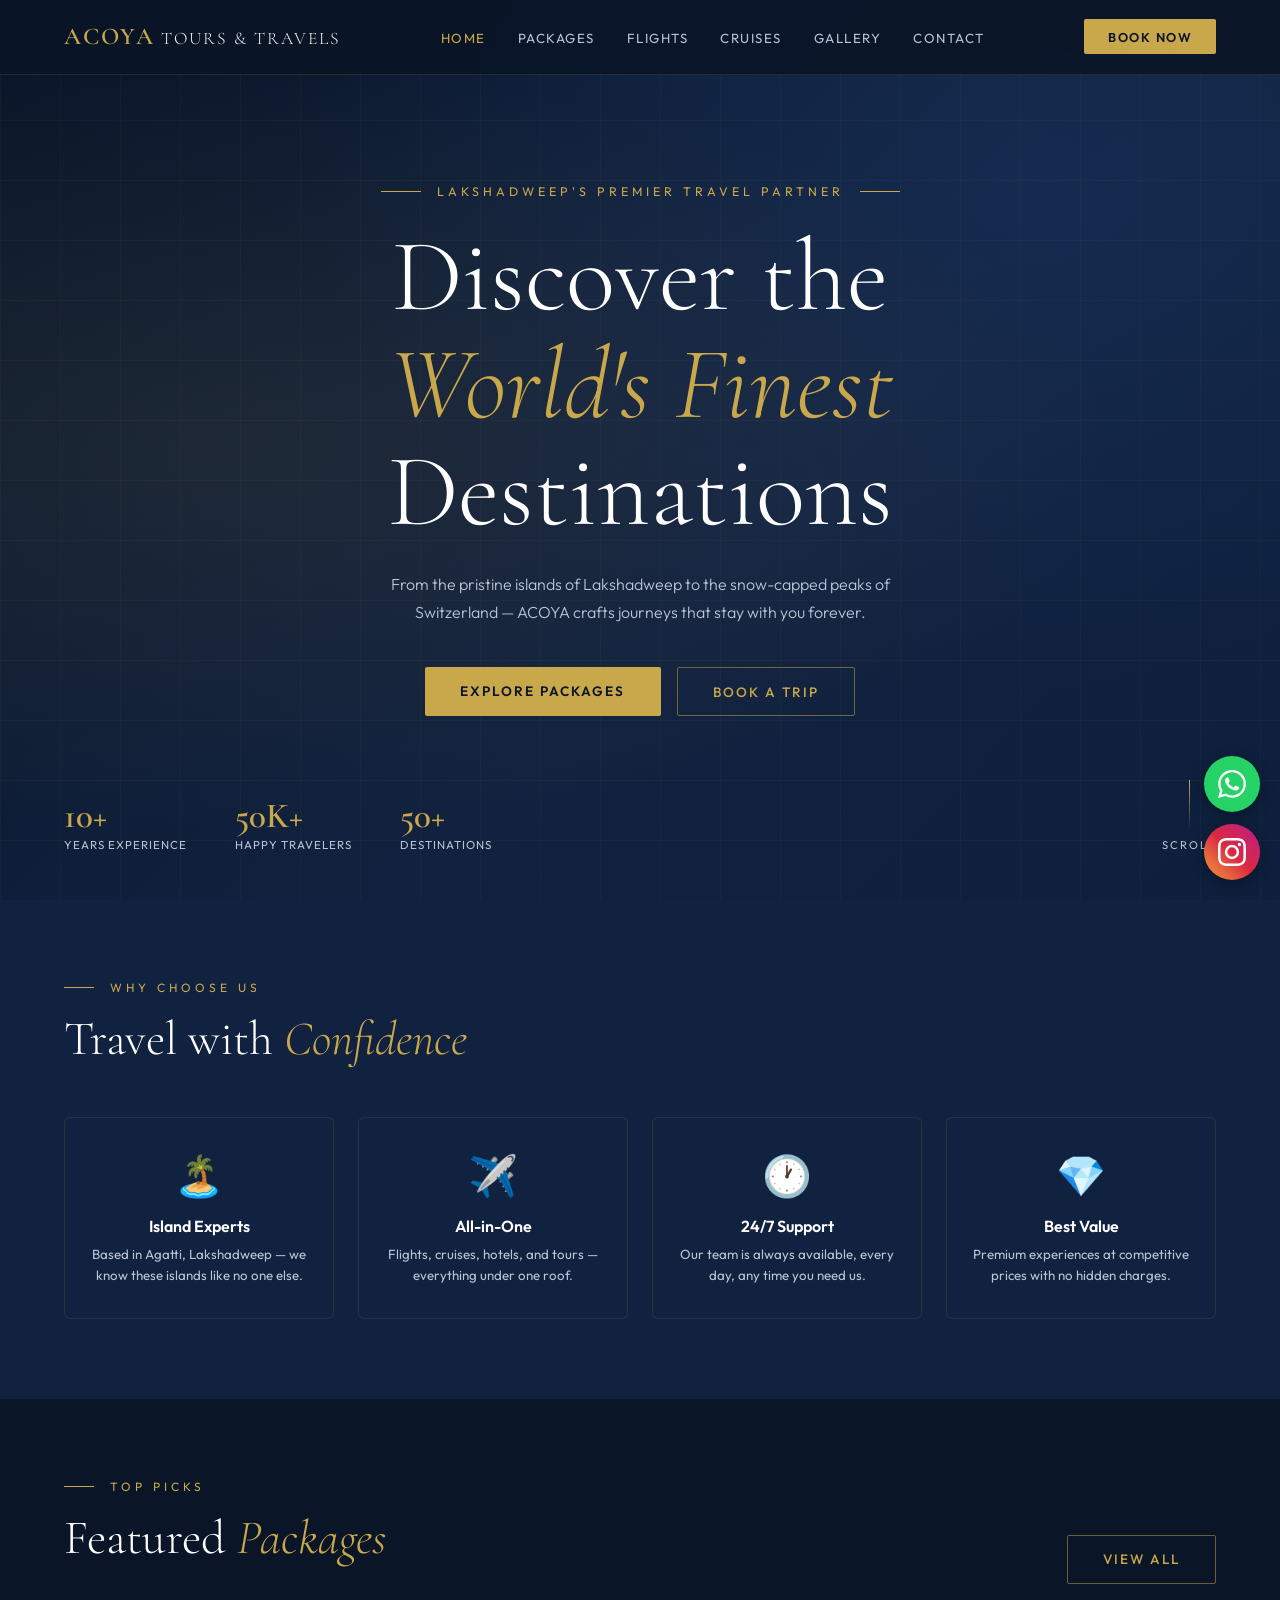
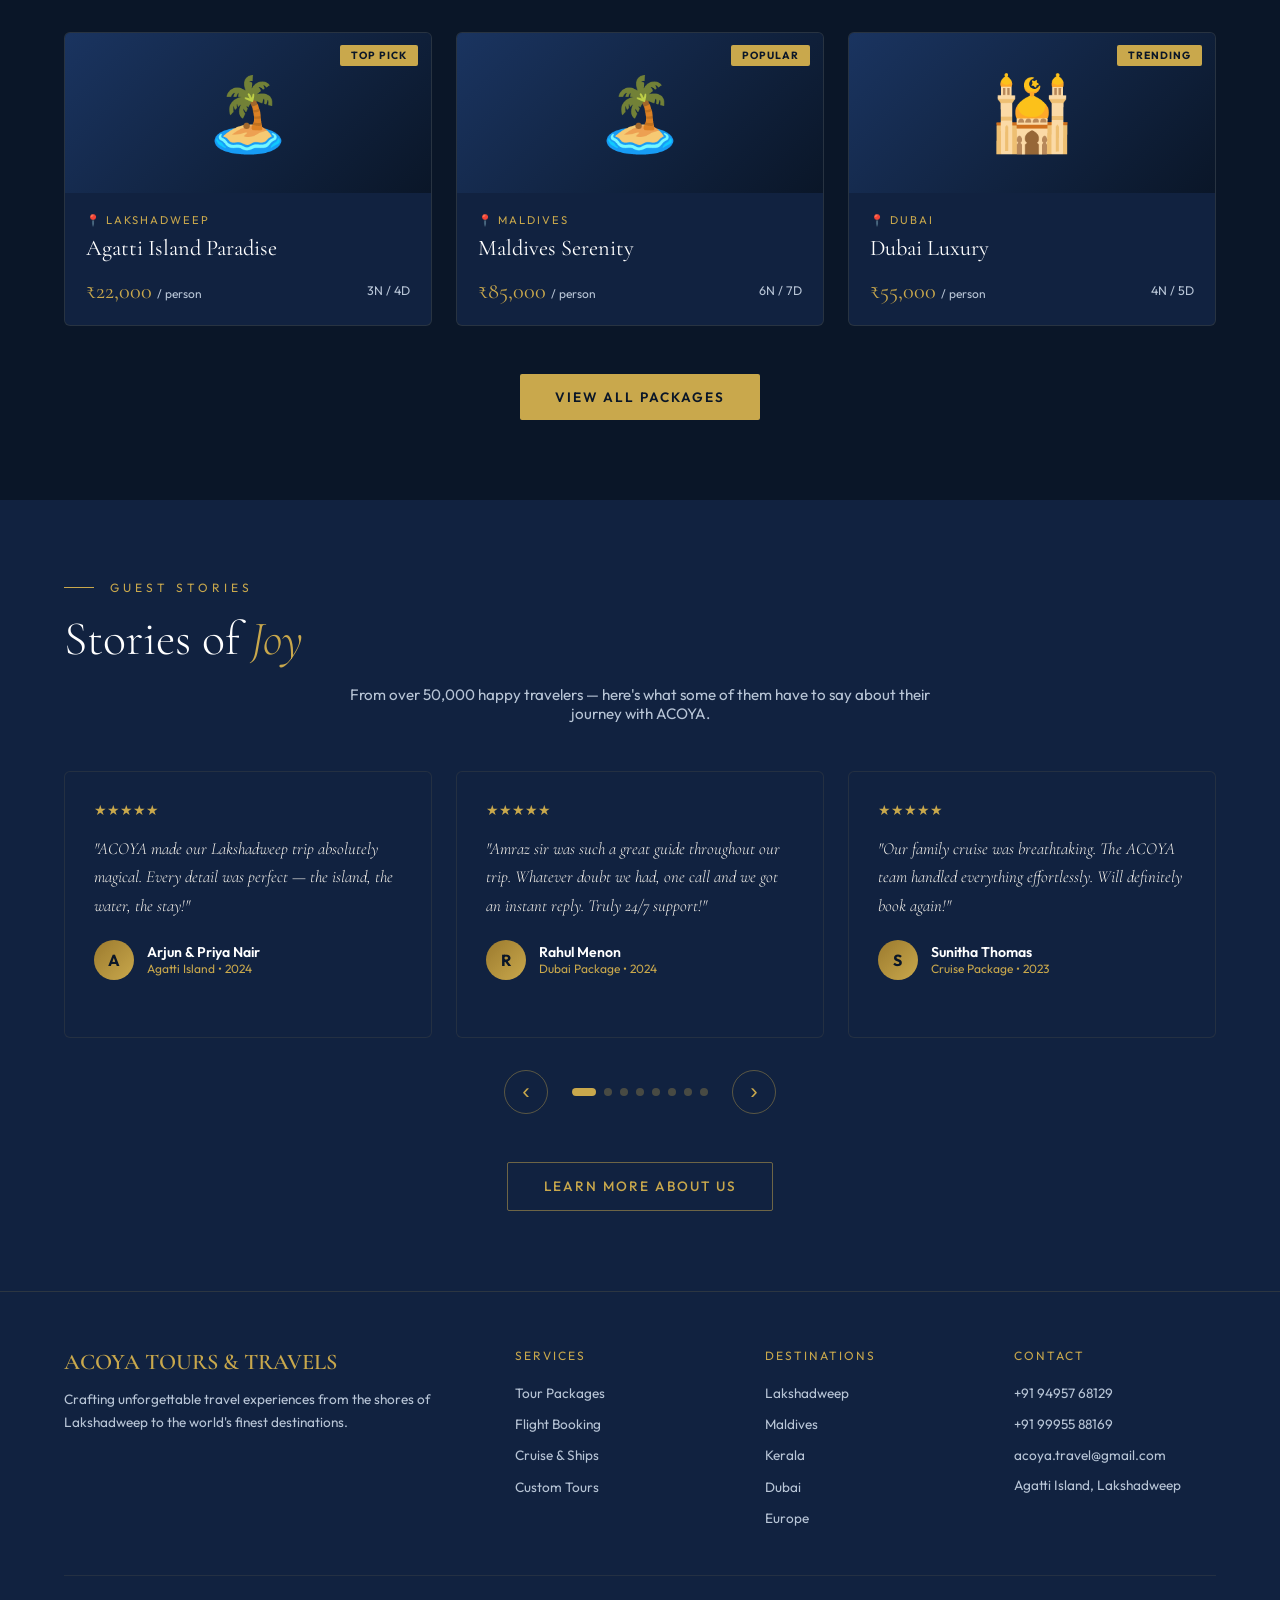
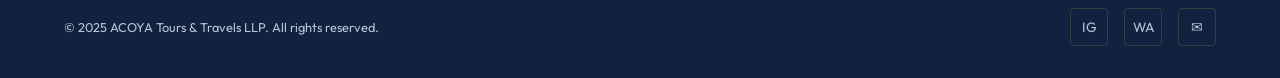
==== commit d71c7aa8: "Add 7 features: WhatsApp buttons, lightbox, carousel, multi-step form, counter animation" ====
--- a/index.html
+++ b/index.html
@@ -96,26 +96,63 @@
   .feat-price span { font-size: 0.75rem; color: var(--text-light); font-family: 'Outfit',sans-serif; }
   .view-all-wrap { text-align: center; margin-top: 3rem; }
 
-  /* TESTIMONIALS STRIP */
-  .testi-strip { display: grid; grid-template-columns: repeat(3,1fr); gap: 1.5rem; max-width: 1200px; margin: 3rem auto 0; }
+  /* TESTIMONIAL CAROUSEL */
+  .testi-wrap { max-width: 1200px; margin: 3rem auto 0; position: relative; }
+  .testi-track-container { overflow: hidden; }
+  .testi-track {
+    display: flex; gap: 1.5rem;
+    transition: transform 0.6s cubic-bezier(0.4, 0, 0.2, 1);
+  }
   .testi-card {
+    flex: 0 0 calc((100% - 3rem) / 3);
     background: var(--navy-mid); border: 1px solid rgba(201,168,76,0.1);
     border-radius: 6px; padding: 1.8rem; transition: border-color 0.3s;
   }
   .testi-card:hover { border-color: rgba(201,168,76,0.35); }
   .testi-stars { color: var(--gold); font-size: 0.85rem; margin-bottom: 1rem; }
-  .testi-text { font-family: 'Cormorant Garamond',serif; font-size: 1.05rem; font-weight: 300; font-style: italic; color: var(--cream); line-height: 1.7; margin-bottom: 1.2rem; }
+  .testi-text {
+    font-family: 'Cormorant Garamond',serif; font-size: 1.05rem;
+    font-weight: 300; font-style: italic; color: var(--cream);
+    line-height: 1.7; margin-bottom: 1.2rem;
+  }
   .testi-author { display: flex; align-items: center; gap: 0.8rem; }
-  .testi-avatar { width: 40px; height: 40px; border-radius: 50%; background: linear-gradient(135deg, var(--gold-dark), var(--gold)); display: flex; align-items: center; justify-content: center; font-weight: 700; color: var(--navy); flex-shrink: 0; }
+  .testi-avatar {
+    width: 40px; height: 40px; border-radius: 50%;
+    background: linear-gradient(135deg, var(--gold-dark), var(--gold));
+    display: flex; align-items: center; justify-content: center;
+    font-weight: 700; color: var(--navy); flex-shrink: 0;
+  }
   .testi-name { font-size: 0.88rem; font-weight: 600; color: var(--white); }
   .testi-place { font-size: 0.75rem; color: var(--gold); }
 
+  .testi-controls {
+    display: flex; justify-content: center; align-items: center;
+    gap: 1.5rem; margin-top: 2rem;
+  }
+  .testi-btn {
+    width: 44px; height: 44px; border-radius: 50%;
+    background: transparent; border: 1px solid rgba(201,168,76,0.4);
+    color: var(--gold); font-size: 1.4rem; cursor: pointer;
+    display: flex; align-items: center; justify-content: center;
+    transition: all 0.3s;
+  }
+  .testi-btn:hover { background: var(--gold); color: var(--navy); }
+  .testi-dots { display: flex; gap: 0.5rem; }
+  .testi-dot {
+    width: 8px; height: 8px; border-radius: 50%;
+    background: rgba(201,168,76,0.3); cursor: pointer;
+    transition: all 0.3s; border: none;
+  }
+  .testi-dot.active { background: var(--gold); width: 24px; border-radius: 4px; }
+
   @media(max-width:1024px){
     .why-grid { grid-template-columns: repeat(2,1fr); }
-    .featured-grid, .testi-strip { grid-template-columns: repeat(2,1fr); }
+    .featured-grid { grid-template-columns: repeat(2,1fr); }
+    .testi-card { flex: 0 0 calc((100% - 1.5rem) / 2); }
   }
   @media(max-width:600px){
-    .why-grid, .featured-grid, .testi-strip { grid-template-columns: 1fr; }
+    .why-grid, .featured-grid { grid-template-columns: 1fr; }
+    .testi-card { flex: 0 0 100%; }
     .hero-stats { position: static; flex-wrap: wrap; justify-content: center; margin-top: 2rem; }
     .scroll-hint { display: none; }
   }
@@ -142,9 +179,9 @@
     </div>
   </div>
   <div class="hero-stats">
-    <div class="stat"><div class="stat-num">10+</div><div class="stat-label">Years Experience</div></div>
-    <div class="stat"><div class="stat-num">50K+</div><div class="stat-label">Happy Travelers</div></div>
-    <div class="stat"><div class="stat-num">50+</div><div class="stat-label">Destinations</div></div>
+    <div class="stat"><div class="stat-num"><span class="counter" data-target="10">0</span>+</div><div class="stat-label">Years Experience</div></div>
+    <div class="stat"><div class="stat-num"><span class="counter" data-target="50">0</span>K+</div><div class="stat-label">Happy Travelers</div></div>
+    <div class="stat"><div class="stat-num"><span class="counter" data-target="50">0</span>+</div><div class="stat-label">Destinations</div></div>
   </div>
   <div class="scroll-hint"><div class="scroll-line"></div>Scroll</div>
 </section>
@@ -226,124 +263,136 @@
   <div class="view-all-wrap"><a href="packages.html" class="btn-primary">View All Packages</a></div>
 </section>
 
-<!-- TESTIMONIALS -->
+<!-- TESTIMONIALS CAROUSEL -->
 <section style="background:var(--navy-mid);">
   <div style="max-width:1200px;margin:0 auto;">
     <div class="section-tag">Guest Stories</div>
     <h2 class="section-title">Stories of <em>Joy</em></h2>
     <p style="text-align:center;color:var(--text-light);max-width:600px;margin:0.8rem auto 0;font-size:0.95rem;">From over 50,000 happy travelers — here's what some of them have to say about their journey with ACOYA.</p>
   </div>
-  <div class="testi-strip">
-
-    <div class="testi-card reveal">
-      <div class="testi-stars">★★★★★</div>
-      <div class="testi-text">"ACOYA made our Lakshadweep trip absolutely magical. Every detail was perfect — the island, the water, the stay!"</div>
-      <div class="testi-author">
-        <div class="testi-avatar">A</div>
-        <div><div class="testi-name">Arjun & Priya Nair</div><div class="testi-place">Agatti Island • 2024</div></div>
+
+  <div class="testi-wrap">
+    <div class="testi-track-container">
+      <div class="testi-track" id="testi-track">
+
+        <div class="testi-card">
+          <div class="testi-stars">★★★★★</div>
+          <div class="testi-text">"ACOYA made our Lakshadweep trip absolutely magical. Every detail was perfect — the island, the water, the stay!"</div>
+          <div class="testi-author">
+            <div class="testi-avatar">A</div>
+            <div><div class="testi-name">Arjun & Priya Nair</div><div class="testi-place">Agatti Island • 2024</div></div>
+          </div>
+        </div>
+
+        <div class="testi-card">
+          <div class="testi-stars">★★★★★</div>
+          <div class="testi-text">"Amraz sir was such a great guide throughout our trip. Whatever doubt we had, one call and we got an instant reply. Truly 24/7 support!"</div>
+          <div class="testi-author">
+            <div class="testi-avatar">R</div>
+            <div><div class="testi-name">Rahul Menon</div><div class="testi-place">Dubai Package • 2024</div></div>
+          </div>
+        </div>
+
+        <div class="testi-card">
+          <div class="testi-stars">★★★★★</div>
+          <div class="testi-text">"Our family cruise was breathtaking. The ACOYA team handled everything effortlessly. Will definitely book again!"</div>
+          <div class="testi-author">
+            <div class="testi-avatar">S</div>
+            <div><div class="testi-name">Sunitha Thomas</div><div class="testi-place">Cruise Package • 2023</div></div>
+          </div>
+        </div>
+
+        <div class="testi-card">
+          <div class="testi-stars">★★★★★</div>
+          <div class="testi-text">"Honeymoon in the Maldives, planned to perfection. Amraz was incredibly helpful — answered every message even at midnight. Thank you ACOYA!"</div>
+          <div class="testi-author">
+            <div class="testi-avatar">F</div>
+            <div><div class="testi-name">Faisal & Ayesha</div><div class="testi-place">Maldives Honeymoon • 2024</div></div>
+          </div>
+        </div>
+
+        <div class="testi-card">
+          <div class="testi-stars">★★★★★</div>
+          <div class="testi-text">"Booked a last-minute group trip for 12 people. Amraz sir made it happen flawlessly. Very professional and always reachable on call."</div>
+          <div class="testi-author">
+            <div class="testi-avatar">V</div>
+            <div><div class="testi-name">Vishnu Krishnan</div><div class="testi-place">Group Tour • 2024</div></div>
+          </div>
+        </div>
+
+        <div class="testi-card">
+          <div class="testi-stars">★★★★★</div>
+          <div class="testi-text">"Bangaram Island felt like a private paradise. Amraz's local knowledge and personal attention made every moment special. Highly recommend ACOYA!"</div>
+          <div class="testi-author">
+            <div class="testi-avatar">M</div>
+            <div><div class="testi-name">Meera Pillai</div><div class="testi-place">Bangaram Island • 2025</div></div>
+          </div>
+        </div>
+
+        <div class="testi-card">
+          <div class="testi-stars">★★★★★</div>
+          <div class="testi-text">"I called Amraz sir at odd hours during my trip — every single time he picked up and helped. That kind of dedication is rare. ACOYA is the real deal."</div>
+          <div class="testi-author">
+            <div class="testi-avatar">K</div>
+            <div><div class="testi-name">Kiran Raj</div><div class="testi-place">Kavaratti Island • 2024</div></div>
+          </div>
+        </div>
+
+        <div class="testi-card">
+          <div class="testi-stars">★★★★★</div>
+          <div class="testi-text">"From flight booking to last-day pickup, Amraz handled everything. He's not just a travel agent — he feels like a friend guiding you. Loved the trip!"</div>
+          <div class="testi-author">
+            <div class="testi-avatar">N</div>
+            <div><div class="testi-name">Nisha Varghese</div><div class="testi-place">Lakshadweep • 2025</div></div>
+          </div>
+        </div>
+
+        <div class="testi-card">
+          <div class="testi-stars">★★★★★</div>
+          <div class="testi-text">"What I loved most about ACOYA — Amraz sir replies instantly, no matter what time. Booked our Dubai trip with full confidence. Excellent experience!"</div>
+          <div class="testi-author">
+            <div class="testi-avatar">S</div>
+            <div><div class="testi-name">Shafeeq Ahamed</div><div class="testi-place">Dubai Tour • 2024</div></div>
+          </div>
+        </div>
+
+        <div class="testi-card">
+          <div class="testi-stars">★★★★★</div>
+          <div class="testi-text">"Honestly the best travel experience we've had. Amraz personally guided us through everything — visa, hotels, sightseeing. ACOYA exceeded expectations."</div>
+          <div class="testi-author">
+            <div class="testi-avatar">A</div>
+            <div><div class="testi-name">Anjana & Dileep</div><div class="testi-place">Singapore Tour • 2025</div></div>
+          </div>
+        </div>
+
+        <div class="testi-card">
+          <div class="testi-stars">★★★★★</div>
+          <div class="testi-text">"My parents are senior citizens and were nervous about travel. Amraz sir kept checking in throughout, made them feel safe. Truly grateful to ACOYA."</div>
+          <div class="testi-author">
+            <div class="testi-avatar">H</div>
+            <div><div class="testi-name">Haritha S.</div><div class="testi-place">Family Tour • 2024</div></div>
+          </div>
+        </div>
+
+        <div class="testi-card">
+          <div class="testi-stars">★★★★★</div>
+          <div class="testi-text">"Planned my solo trip to Lakshadweep with ACOYA. Amraz answered all my questions patiently, even before booking. That trust is why I chose them — and they delivered!"</div>
+          <div class="testi-author">
+            <div class="testi-avatar">J</div>
+            <div><div class="testi-name">Jithin Mohan</div><div class="testi-place">Solo Trip • 2025</div></div>
+          </div>
+        </div>
+
       </div>
     </div>
 
-    <div class="testi-card reveal">
-      <div class="testi-stars">★★★★★</div>
-      <div class="testi-text">"Amraz sir was such a great guide throughout our trip. Whatever doubt we had, one call and we got an instant reply. Truly 24/7 support!"</div>
-      <div class="testi-author">
-        <div class="testi-avatar">R</div>
-        <div><div class="testi-name">Rahul Menon</div><div class="testi-place">Dubai Package • 2024</div></div>
-      </div>
-    </div>
-
-    <div class="testi-card reveal">
-      <div class="testi-stars">★★★★★</div>
-      <div class="testi-text">"Our family cruise was breathtaking. The ACOYA team handled everything effortlessly. Will definitely book again!"</div>
-      <div class="testi-author">
-        <div class="testi-avatar">S</div>
-        <div><div class="testi-name">Sunitha Thomas</div><div class="testi-place">Cruise Package • 2023</div></div>
-      </div>
-    </div>
-
-    <div class="testi-card reveal">
-      <div class="testi-stars">★★★★★</div>
-      <div class="testi-text">"Honeymoon in the Maldives, planned to perfection. Amraz was incredibly helpful — answered every message even at midnight. Thank you ACOYA!"</div>
-      <div class="testi-author">
-        <div class="testi-avatar">F</div>
-        <div><div class="testi-name">Faisal & Ayesha</div><div class="testi-place">Maldives Honeymoon • 2024</div></div>
-      </div>
-    </div>
-
-    <div class="testi-card reveal">
-      <div class="testi-stars">★★★★★</div>
-      <div class="testi-text">"Booked a last-minute group trip for 12 people. Amraz sir made it happen flawlessly. Very professional and always reachable on call."</div>
-      <div class="testi-author">
-        <div class="testi-avatar">V</div>
-        <div><div class="testi-name">Vishnu Krishnan</div><div class="testi-place">Group Tour • 2024</div></div>
-      </div>
-    </div>
-
-    <div class="testi-card reveal">
-      <div class="testi-stars">★★★★★</div>
-      <div class="testi-text">"Bangaram Island felt like a private paradise. Amraz's local knowledge and personal attention made every moment special. Highly recommend ACOYA!"</div>
-      <div class="testi-author">
-        <div class="testi-avatar">M</div>
-        <div><div class="testi-name">Meera Pillai</div><div class="testi-place">Bangaram Island • 2025</div></div>
-      </div>
-    </div>
-
-    <div class="testi-card reveal">
-      <div class="testi-stars">★★★★★</div>
-      <div class="testi-text">"I called Amraz sir at odd hours during my trip — every single time he picked up and helped. That kind of dedication is rare. ACOYA is the real deal."</div>
-      <div class="testi-author">
-        <div class="testi-avatar">K</div>
-        <div><div class="testi-name">Kiran Raj</div><div class="testi-place">Kavaratti Island • 2024</div></div>
-      </div>
-    </div>
-
-    <div class="testi-card reveal">
-      <div class="testi-stars">★★★★★</div>
-      <div class="testi-text">"From flight booking to last-day pickup, Amraz handled everything. He's not just a travel agent — he feels like a friend guiding you. Loved the trip!"</div>
-      <div class="testi-author">
-        <div class="testi-avatar">N</div>
-        <div><div class="testi-name">Nisha Varghese</div><div class="testi-place">Lakshadweep • 2025</div></div>
-      </div>
-    </div>
-
-    <div class="testi-card reveal">
-      <div class="testi-stars">★★★★★</div>
-      <div class="testi-text">"What I loved most about ACOYA — Amraz sir replies instantly, no matter what time. Booked our Dubai trip with full confidence. Excellent experience!"</div>
-      <div class="testi-author">
-        <div class="testi-avatar">S</div>
-        <div><div class="testi-name">Shafeeq Ahamed</div><div class="testi-place">Dubai Tour • 2024</div></div>
-      </div>
-    </div>
-
-    <div class="testi-card reveal">
-      <div class="testi-stars">★★★★★</div>
-      <div class="testi-text">"Honestly the best travel experience we've had. Amraz personally guided us through everything — visa, hotels, sightseeing. ACOYA exceeded expectations."</div>
-      <div class="testi-author">
-        <div class="testi-avatar">A</div>
-        <div><div class="testi-name">Anjana & Dileep</div><div class="testi-place">Singapore Tour • 2025</div></div>
-      </div>
-    </div>
-
-    <div class="testi-card reveal">
-      <div class="testi-stars">★★★★★</div>
-      <div class="testi-text">"My parents are senior citizens and were nervous about travel. Amraz sir kept checking in throughout, made them feel safe. Truly grateful to ACOYA."</div>
-      <div class="testi-author">
-        <div class="testi-avatar">H</div>
-        <div><div class="testi-name">Haritha S.</div><div class="testi-place">Family Tour • 2024</div></div>
-      </div>
-    </div>
-
-    <div class="testi-card reveal">
-      <div class="testi-stars">★★★★★</div>
-      <div class="testi-text">"Planned my solo trip to Lakshadweep with ACOYA. Amraz answered all my questions patiently, even before booking. That trust is why I chose them — and they delivered!"</div>
-      <div class="testi-author">
-        <div class="testi-avatar">J</div>
-        <div><div class="testi-name">Jithin Mohan</div><div class="testi-place">Solo Trip • 2025</div></div>
-      </div>
-    </div>
-
-  </div>
+    <div class="testi-controls">
+      <button class="testi-btn" onclick="testiNav(-1)" aria-label="Previous">‹</button>
+      <div class="testi-dots" id="testi-dots"></div>
+      <button class="testi-btn" onclick="testiNav(1)" aria-label="Next">›</button>
+    </div>
+  </div>
+
   <div class="view-all-wrap">
     <a href="about.html" class="btn-outline">Learn More About Us</a>
   </div>
@@ -352,9 +401,97 @@
 <div id="footer-placeholder"></div>
 <script src="shared.js"></script>
 <script>
+  // Counter animation (triggered when stats section comes into view)
+  function animateCounters() {
+    document.querySelectorAll('.counter').forEach(function(el) {
+      var target = parseInt(el.dataset.target);
+      var current = 0;
+      var step = Math.max(1, Math.ceil(target / 40));
+      var interval = setInterval(function() {
+        current += step;
+        if (current >= target) { current = target; clearInterval(interval); }
+        el.textContent = current;
+      }, 30);
+    });
+  }
+  // Trigger counter on page load (hero is visible immediately)
+  setTimeout(animateCounters, 600);
+
+  // Testimonial carousel
+  var totalTestis = document.querySelectorAll('.testi-card').length;
+  var perView = 3;
+  var currentSlide = 0;
+  var autoSlideTimer;
+
+  function getPerView() {
+    if (window.innerWidth <= 600) return 1;
+    if (window.innerWidth <= 1024) return 2;
+    return 3;
+  }
+
+  function totalSlides() {
+    return Math.max(1, totalTestis - perView + 1);
+  }
+
+  function buildDots() {
+    var dotsEl = document.getElementById('testi-dots');
+    dotsEl.innerHTML = '';
+    var slides = totalSlides();
+    var maxDots = Math.min(slides, 8);
+    for (var i = 0; i < maxDots; i++) {
+      var dot = document.createElement('button');
+      dot.className = 'testi-dot' + (i === 0 ? ' active' : '');
+      dot.setAttribute('aria-label', 'Slide ' + (i + 1));
+      dot.onclick = (function(idx) { return function() { goToSlide(idx); }; })(i);
+      dotsEl.appendChild(dot);
+    }
+  }
+
+  function updateCarousel() {
+    var track = document.getElementById('testi-track');
+    var card = document.querySelector('.testi-card');
+    if (!card) return;
+    var cardWidth = card.offsetWidth;
+    var gap = 24;
+    track.style.transform = 'translateX(-' + (currentSlide * (cardWidth + gap)) + 'px)';
+
+    var dots = document.querySelectorAll('.testi-dot');
+    dots.forEach(function(d, i) { d.classList.toggle('active', i === Math.min(currentSlide, dots.length - 1)); });
+  }
+
+  function testiNav(dir) {
+    currentSlide = (currentSlide + dir + totalSlides()) % totalSlides();
+    updateCarousel();
+    resetAutoSlide();
+  }
+
+  function goToSlide(i) {
+    currentSlide = i;
+    updateCarousel();
+    resetAutoSlide();
+  }
+
+  function resetAutoSlide() {
+    clearInterval(autoSlideTimer);
+    autoSlideTimer = setInterval(function() { testiNav(1); }, 5000);
+  }
+
+  function initCarousel() {
+    perView = getPerView();
+    buildDots();
+    if (currentSlide >= totalSlides()) currentSlide = 0;
+    updateCarousel();
+    resetAutoSlide();
+  }
+
+  window.addEventListener('resize', initCarousel);
+
   renderNav('Home');
   renderFooter();
   initReveal();
+
+  // Init carousel after DOM ready
+  setTimeout(initCarousel, 100);
 </script>
 </body>
 </html>
